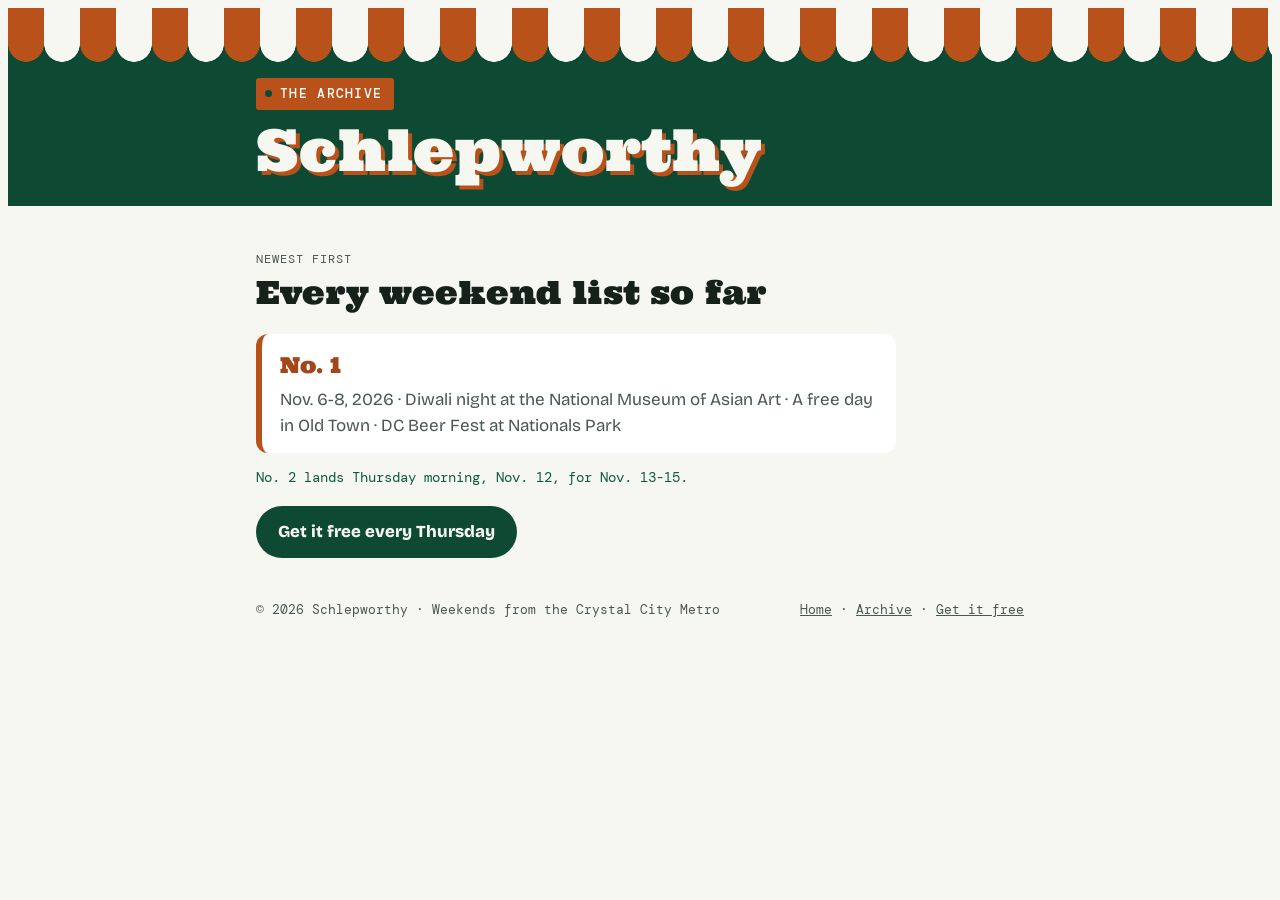
==== archive/index.html @ 54acac74 "Launch the schlepworthy.com site: home, archive, 404, sitemap, icons and share image Home and archiv" ====
<!doctype html>
<html lang="en">
<head>
<meta charset="utf-8">
<meta name="viewport" content="width=device-width, initial-scale=1">
<title>Schlepworthy archive: every weekend list so far</title>
<meta name="description" content="Every Schlepworthy issue, newest first: what was worth the schlep from the Crystal City Metro each weekend.">
<link rel="canonical" href="https://schlepworthy.com/archive/">
<meta property="og:type" content="website">
<meta property="og:site_name" content="Schlepworthy">
<meta property="og:title" content="Schlepworthy archive: every weekend list so far">
<meta property="og:description" content="Every Schlepworthy issue, newest first: what was worth the schlep from the Crystal City Metro each weekend.">
<meta property="og:url" content="https://schlepworthy.com/archive/">
<meta name="theme-color" content="#0E4A33">
<meta property="og:image" content="https://schlepworthy.com/og.png">
<meta property="og:image:width" content="1200">
<meta property="og:image:height" content="630">
<meta name="twitter:card" content="summary_large_image">
<meta name="twitter:image" content="https://schlepworthy.com/og.png">
<link rel="icon" href="/favicon.svg" type="image/svg+xml">
<link rel="apple-touch-icon" href="/apple-touch-icon.png">
<link rel="preconnect" href="https://fonts.googleapis.com">
<link rel="preconnect" href="https://fonts.gstatic.com" crossorigin>
<link rel="stylesheet" href="https://fonts.googleapis.com/css2?family=Ultra&amp;family=Bricolage+Grotesque:opsz,wght@12..96,300..800&amp;family=DM+Mono:wght@400;500&amp;display=swap">
<link rel="stylesheet" href="/assets/site.css">
</head>
<body>
<header class="cover">
  <div class="sw-awning" aria-hidden="true"></div>
  <div class="wrap site-cover site-cover--small">
    <p class="eyebrow"><span class="sign"><b>The archive</b></span></p>
    <a href="/" style="text-decoration:none"><p class="sw-masthead"><span>Schlep</span><span>worthy</span></p></a>
  </div>
</header>
<main>
  <section class="wrap section" aria-labelledby="all">
    <div class="section-head"><p class="label">Newest first</p><h1 class="section-title" id="all">Every weekend list so far</h1></div>
    <ul class="issue-list">
      <li><a href="https://schlepworthy.beehiiv.com/p/schlepworthy-no-1-nov-6-8"><b>No. 1</b><span>Nov. 6-8, 2026 &middot; Diwali night at the National Museum of Asian Art &middot; A free day in Old Town &middot; DC Beer Fest at Nationals Park</span></a></li>
    </ul>
    <p class="next-note">No. 2 lands Thursday morning, Nov. 12, for Nov. 13-15.</p>
    <p style="margin-top:18px"><a class="btn btn--ink js-sub" href="https://schlepworthy.beehiiv.com/?utm_source=website&amp;utm_medium=owned&amp;utm_campaign=archive" target="_blank" rel="noopener">Get it free every Thursday</a></p>
  </section>
</main>
<footer class="wrap site-foot">
  <span>&copy; 2026 Schlepworthy &middot; Weekends from the Crystal City Metro</span>
  <span><a href="/">Home</a> &middot; <a href="/archive/">Archive</a> &middot; <a class="js-sub" href="https://schlepworthy.beehiiv.com/?utm_source=website&amp;utm_medium=owned&amp;utm_campaign=footer" target="_blank" rel="noopener">Get it free</a></span>
</footer>
<script>
(function () {
  /* Carry a visitor's utm_* tags onto the subscribe links, so a Reddit or Instagram link to this page still credits the signup in Beehiiv. */
  try {
    var q = new URLSearchParams(window.location.search);
    if (!q.get("utm_source")) return;
    Array.prototype.forEach.call(document.querySelectorAll("a.js-sub"), function (a) {
      var u = new URL(a.href);
      ["utm_source", "utm_medium", "utm_campaign", "utm_content"].forEach(function (k) {
        var v = q.get(k);
        if (v) { u.searchParams.set(k, v); } else { u.searchParams.delete(k); }
      });
      a.href = u.toString();
    });
  } catch (e) {}
})();
</script>
</body>
</html>
---- assets/site.css ----
/* Base: the Weekend Edition chassis (tickets, routes, callouts, listings, checklist). skin.css overrides type, color and the cover for Schlepworthy. */
:root {
  --paper: #F5F6F2;
  --card: #FFFFFF;
  --ink: #1C2333;
  --ink-soft: #4B5466;
  --rule: #D9DCD3;
  --perf: rgba(28, 35, 51, 0.28);
  --gold: #F2B705;
  --gold-text: #8A6200;
  --blue: #1F6FB2;
  --red: #C8102E;
  --orange: #E8692C;
  --orange-text: #B4481A;
  --green: #3F7D4E;
  --purple: #5B3A99;
  --purple-text: #5B3A99;
  --tint-gold: #FFF2C4;
  --tint-blue: #E0ECF7;
  --tint-red: #FBE2E6;
  --tint-green: #E1EEE2;
  --tint-orange: #FDE5D8;
  --tint-purple: #ECE4F7;
  --on-color: #FFFFFF;
  --shadow: rgba(28, 35, 51, 0.12);
  --cover: #EE7A2E;
  --cover-ink: #1C2333;
  /* Sticker art always sits on white, so these stay fixed in both themes. */
  --st-paper: #FFFFFF;
  --st-ink: #1C2333;
  --st-ink-2: #3A4357;
  --st-gold: #F2B705;
  --st-glow: #FFE7A0;
  --st-orange: #E8692C;
  --st-red: #C8102E;
  --st-blue: #1F6FB2;
  --st-green: #3F7D4E;
  --st-sky: #CFE4F5;
  --st-wood: #C98B3C;
  --st-night: #2A2445;
  --st-purple: #5B3A99;
  --st-shadow: rgba(10, 14, 24, 0.22);

  --font-display: "Shrikhand", "Cooper Black", "Georgia", serif;
  --font-body: "Bricolage Grotesque", "Avenir Next", "Segoe UI", system-ui, sans-serif;
  --font-mono: "DM Mono", ui-monospace, "SFMono-Regular", Menlo, Consolas, monospace;

  --step--1: 0.8125rem;
  --step-0: 1.0625rem;
  --step-1: 1.25rem;
  --step-2: 1.5rem;
  --step-3: 2rem;
  --step-4: 2.75rem;
}
@media (prefers-color-scheme: dark) {
  :root:not([data-theme="light"]) {
    --paper: #12151D;
    --card: #1B202B;
    --ink: #EEF0F4;
    --ink-soft: #A9B0BE;
    --rule: #2C3343;
    --perf: rgba(238, 240, 244, 0.28);
    --gold: #F2C230;
    --gold-text: #F2C94C;
    --blue: #6AAEE8;
    --red: #F26B80;
    --orange: #FF8F57;
    --orange-text: #FF9B66;
    --green: #7CC08D;
    --purple: #B79BF0;
    --purple-text: #C2A9F5;
    --tint-gold: #2E2812;
    --tint-blue: #142536;
    --tint-red: #34181E;
    --tint-green: #16291B;
    --tint-orange: #36211A;
    --tint-purple: #241B36;
    --on-color: #12151D;
    --shadow: rgba(0, 0, 0, 0.38);
    --cover: #E0702A;
    color-scheme: dark;
  }
}
:root[data-theme="dark"] {
  --paper: #12151D;
  --card: #1B202B;
  --ink: #EEF0F4;
  --ink-soft: #A9B0BE;
  --rule: #2C3343;
  --perf: rgba(238, 240, 244, 0.28);
  --gold: #F2C230;
  --gold-text: #F2C94C;
  --blue: #6AAEE8;
  --red: #F26B80;
  --orange: #FF8F57;
  --orange-text: #FF9B66;
  --green: #7CC08D;
  --purple: #B79BF0;
  --purple-text: #C2A9F5;
  --tint-gold: #2E2812;
  --tint-blue: #142536;
  --tint-red: #34181E;
  --tint-green: #16291B;
  --tint-orange: #36211A;
  --tint-purple: #241B36;
  --on-color: #12151D;
  --shadow: rgba(0, 0, 0, 0.38);
  --cover: #E0702A;
  color-scheme: dark;
}

*, *::before, *::after { box-sizing: border-box; }
html { scroll-behavior: smooth; scroll-padding-top: 64px; }
body {
  background: var(--paper);
  color: var(--ink);
  font-family: var(--font-body);
  font-size: var(--step-0);
  line-height: 1.55;
  font-optical-sizing: auto;
  -webkit-font-smoothing: antialiased;
}
body::before {
  content: "";
  position: fixed;
  inset: 0 0 auto;
  height: env(safe-area-inset-top, 0px);
  z-index: 10;
  background: var(--paper);
}
a { color: inherit; }
:focus-visible { outline: 3px solid var(--blue); outline-offset: 3px; border-radius: 6px; }
h1, h2, h3, h4 { margin: 0; text-wrap: balance; }
p { margin: 0; }
ul, ol, dl { margin: 0; }

.wrap {
  width: 100%;
  max-width: 800px;
  margin-inline: auto;
  padding-left: max(16px, env(safe-area-inset-left, 0px));
  padding-right: max(16px, env(safe-area-inset-right, 0px));
}

/* SVG art */
.st-paper { fill: var(--st-paper); }
.st-ink { fill: var(--st-ink); }
.st-ink-2 { fill: var(--st-ink-2); }
.st-gold { fill: var(--st-gold); }
.st-glow { fill: var(--st-glow); }
.st-orange { fill: var(--st-orange); }
.st-red { fill: var(--st-red); }
.st-blue { fill: var(--st-blue); }
.st-green { fill: var(--st-green); }
.st-sky { fill: var(--st-sky); }
.st-wood { fill: var(--st-wood); }
.st-night { fill: var(--st-night); }
.st-purple { fill: var(--st-purple); }
.sk { fill: none; stroke: var(--st-ink); stroke-linecap: round; stroke-linejoin: round; }
.sk-paper { fill: none; stroke: var(--st-paper); stroke-linecap: round; stroke-linejoin: round; }
.sk-orange { fill: none; stroke: var(--st-orange); stroke-linecap: round; }
.sk-red { fill: none; stroke: var(--st-red); stroke-linecap: round; stroke-linejoin: round; }
.sk-green { fill: none; stroke: var(--st-green); stroke-linecap: round; stroke-linejoin: round; }
.sk-wood { fill: none; stroke: var(--st-wood); stroke-linecap: round; stroke-linejoin: round; }
.ol { fill: none; stroke: var(--st-ink); stroke-width: 2; stroke-linejoin: round; }
.edge { stroke: var(--st-ink); stroke-width: 2; stroke-linejoin: round; }
.svg-text { font-family: var(--font-mono); font-weight: 500; fill: var(--st-ink); }

/* Cover */
.cover { background: var(--cover); color: var(--cover-ink); }
.cover__inner { padding-block: 26px 30px; display: grid; gap: 22px; }
.eyebrow {
  font-family: var(--font-mono);
  font-size: var(--step--1);
  letter-spacing: 0.06em;
  text-transform: uppercase;
}
.masthead {
  font-family: var(--font-display);
  font-weight: 400;
  font-size: clamp(3rem, 14vw, 6.5rem);
  line-height: 0.95;
}
.masthead span { display: block; }
.cover__tags { display: flex; flex-wrap: wrap; align-items: center; gap: 10px 12px; margin-top: 14px; }
.stamp {
  display: inline-block;
  padding: 4px 11px;
  border: 2.5px solid var(--st-purple);
  border-radius: 6px;
  background: var(--st-paper);
  color: var(--st-purple);
  font-family: var(--font-mono);
  font-weight: 500;
  font-size: var(--step--1);
  letter-spacing: 0.14em;
  text-transform: uppercase;
  transform: rotate(-6deg);
}
.kicker-pt {
  display: inline-block;
  padding: 4px 12px;
  border-radius: 999px;
  background: var(--st-paper);
  color: var(--st-ink);
  font-weight: 700;
  font-size: var(--step--1);
  letter-spacing: 0.14em;
  text-transform: uppercase;
  transform: rotate(2deg);
}
.cover__stickers { display: flex; flex-wrap: wrap; gap: 14px; }
.sticker {
  width: 78px;
  height: 78px;
  border-radius: 50%;
  background: var(--st-paper);
  display: grid;
  place-items: center;
  box-shadow: 0 0 0 4px var(--st-paper), 0 8px 18px var(--st-shadow);
  transform: rotate(var(--tilt, 0deg));
  animation: settle 700ms cubic-bezier(0.2, 0.9, 0.3, 1.3) both;
  animation-delay: var(--delay, 0ms);
}
.sticker svg { width: 62px; height: 62px; }
@keyframes settle {
  from { transform: rotate(calc(var(--tilt, 0deg) - 14deg)) scale(0.88); }
  to { transform: rotate(var(--tilt, 0deg)) scale(1); }
}
.coverlines { list-style: none; padding: 0; display: grid; gap: 10px; max-width: 36ch; }
.coverlines li { display: flex; gap: 10px; align-items: baseline; }
.coverlines li::before { content: "→"; font-family: var(--font-mono); font-weight: 500; }
.coverlines a {
  font-weight: 750;
  font-size: var(--step-1);
  line-height: 1.3;
  text-decoration: underline;
  text-decoration-thickness: 2px;
  text-underline-offset: 4px;
}
.forecast { display: grid; grid-template-columns: repeat(3, minmax(0, 1fr)); gap: 8px; }
.wx {
  background: var(--st-paper);
  color: var(--st-ink);
  border-radius: 14px;
  padding: 10px 12px;
  display: grid;
  gap: 2px;
  justify-items: start;
  align-content: start;
}
.wx svg { width: 26px; height: 26px; }
.wx__day { font-family: var(--font-mono); font-size: 0.75rem; letter-spacing: 0.08em; text-transform: uppercase; }
.wx__temps { font-weight: 800; font-size: var(--step-1); line-height: 1.2; font-variant-numeric: tabular-nums; }
.wx__temps small { font-weight: 500; font-size: 0.8em; color: var(--st-ink-2); }
.wx__note { font-size: 0.8125rem; line-height: 1.3; color: var(--st-ink-2); }
.forecast__note { grid-column: 1 / -1; font-family: var(--font-mono); font-size: var(--step--1); }

@media (min-width: 720px) {
  .cover__inner {
    grid-template-columns: minmax(0, 1.25fr) minmax(0, 1fr);
    grid-template-areas: "eyebrow eyebrow" "title stickers" "lines forecast";
    column-gap: 36px;
    row-gap: 26px;
    padding-block: 34px 38px;
  }
  .eyebrow { grid-area: eyebrow; }
  .cover__title { grid-area: title; }
  .cover__stickers {
    grid-area: stickers;
    align-self: center;
    justify-self: end;
    display: grid;
    grid-template-columns: repeat(2, 78px);
    gap: 16px 20px;
  }
  .cover__stickers .sticker:nth-child(even) { margin-top: 18px; }
  .coverlines { grid-area: lines; }
  .forecast { grid-area: forecast; align-self: end; }
}

/* Contents bar */
.toc {
  position: sticky;
  top: env(safe-area-inset-top, 0px);
  z-index: 5;
  background: var(--paper);
  border-bottom: 1px solid var(--rule);
}
.toc__list {
  list-style: none;
  padding: 10px 0;
  display: flex;
  gap: 8px;
  overflow-x: auto;
  scrollbar-width: none;
}
.toc__list::-webkit-scrollbar { display: none; }
.toc a {
  display: inline-flex;
  align-items: center;
  gap: 7px;
  padding: 7px 14px;
  border-radius: 999px;
  border: 1.5px solid var(--rule);
  background: var(--card);
  font-weight: 700;
  font-size: 0.9rem;
  text-decoration: none;
  white-space: nowrap;
  transition: border-color 140ms ease;
}
.toc a:hover { border-color: var(--ink); }
.dot { display: inline-block; width: 10px; height: 10px; border-radius: 50%; background: var(--c, var(--ink)); flex: none; }

/* Sections */
.section { padding-block: 44px 8px; }
.section-head { display: grid; gap: 6px; margin-bottom: 24px; }
.kicker {
  font-family: var(--font-mono);
  font-size: var(--step--1);
  letter-spacing: 0.06em;
  text-transform: uppercase;
  color: var(--ink-soft);
}
.section-title { font-weight: 800; font-size: var(--step-3); line-height: 1.1; letter-spacing: -0.01em; }
.day-title {
  font-family: var(--font-display);
  font-weight: 400;
  font-size: var(--step-4);
  line-height: 1;
  color: var(--c, var(--ink));
}
.title-row { display: flex; align-items: center; flex-wrap: wrap; gap: 6px 14px; }
.pt-day {
  display: inline-block;
  padding: 3px 12px;
  border-radius: 999px;
  border: 1.5px solid var(--rule);
  background: var(--card);
  color: var(--ink-soft);
  font-weight: 700;
  font-size: var(--step--1);
  letter-spacing: 0.06em;
  transform: rotate(-3deg);
}
.dek { font-size: var(--step-1); line-height: 1.45; max-width: 46ch; }
.label {
  font-family: var(--font-mono);
  font-size: 0.75rem;
  letter-spacing: 0.08em;
  text-transform: uppercase;
  color: var(--ink-soft);
}

/* Editor's note */
.ednote {
  display: grid;
  gap: 8px;
  padding: 18px 20px;
  border-radius: 18px;
  border: 1.5px dashed var(--perf);
  background: var(--card);
  margin-bottom: 26px;
}
.ednote p:last-child { color: var(--ink-soft); }

/* Energy-sorted tickets */
.glance { display: grid; gap: 16px; grid-template-columns: repeat(auto-fit, minmax(min(100%, 230px), 1fr)); }
.ticket {
  position: relative;
  display: grid;
  gap: 6px;
  align-content: start;
  grid-template-rows: auto auto auto 1fr auto;
  padding: 16px 20px 14px;
  border-radius: 16px;
  background: var(--t, var(--tint-gold));
  color: var(--ink);
  text-decoration: none;
  transition: transform 160ms ease;
}
.ticket:hover { transform: translateY(-2px); }
.ticket::before,
.ticket::after {
  content: "";
  position: absolute;
  bottom: 37px;
  width: 18px;
  height: 18px;
  border-radius: 50%;
  background: var(--paper);
}
.ticket::before { left: -9px; }
.ticket::after { right: -9px; }
.ticket__when { font-family: var(--font-mono); font-size: 0.75rem; letter-spacing: 0.06em; text-transform: uppercase; color: var(--ink-soft); }
.ticket__title { font-weight: 800; font-size: var(--step-2); line-height: 1.12; }
.ticket__note { color: var(--ink-soft); }
.ticket__stub {
  margin-top: auto;
  padding-top: 10px;
  border-top: 2px dashed var(--perf);
  font-family: var(--font-mono);
  font-weight: 500;
  font-size: 0.9rem;
  line-height: 22px;
}

.energy {
  display: inline-flex;
  align-items: center;
  gap: 10px;
  font-family: var(--font-mono);
  font-size: 0.75rem;
  letter-spacing: 0.06em;
  text-transform: uppercase;
  color: var(--ink-soft);
}
.energy__bars {
  position: relative;
  display: inline-grid;
  grid-template-columns: repeat(4, 7px);
  gap: 2px;
  padding: 2px;
  border: 2px solid var(--ink);
  border-radius: 5px;
}
.energy__bars::after {
  content: "";
  position: absolute;
  right: -6px;
  top: 50%;
  width: 3px;
  height: 7px;
  transform: translateY(-50%);
  border-radius: 0 2px 2px 0;
  background: var(--ink);
}
.energy__bars i { display: block; height: 11px; border-radius: 1.5px; background: transparent; }
.energy__bars[data-level="1"] i:nth-child(-n+1),
.energy__bars[data-level="2"] i:nth-child(-n+2),
.energy__bars[data-level="3"] i:nth-child(-n+3),
.energy__bars[data-level="4"] i:nth-child(-n+4) { background: var(--green); }

/* Features */
.feature { position: relative; display: grid; gap: 18px; padding-block: 8px 34px; }
.feature + .feature:not(.feature--box) { border-top: 1px solid var(--rule); padding-top: 34px; }
.feature__top { display: flex; align-items: center; gap: 14px; }
.feature__top > div { flex: 1; min-width: 0; display: grid; gap: 4px; }
.spot {
  flex: none;
  width: 64px;
  height: 64px;
  border-radius: 50%;
  background: var(--st-paper);
  display: grid;
  place-items: center;
  box-shadow: 0 0 0 3px var(--st-paper), 0 6px 14px var(--shadow);
  transform: rotate(-6deg);
}
.spot svg { width: 52px; height: 52px; }
.feature__title {
  font-weight: 800;
  font-size: clamp(1.55rem, 6vw, 2.1rem);
  line-height: 1.06;
  letter-spacing: -0.015em;
}
.pick {
  flex: none;
  width: 76px;
  height: 76px;
  border-radius: 50%;
  display: grid;
  place-items: center;
  text-align: center;
  font-family: var(--font-display);
  font-size: 0.82rem;
  line-height: 1.05;
  background: var(--orange);
  color: var(--cover-ink);
  transform: rotate(10deg);
  box-shadow: 0 0 0 3px var(--st-paper), 0 6px 14px var(--shadow);
}
.feature__dek { font-size: var(--step-1); line-height: 1.45; max-width: 48ch; }
.feature__body { display: grid; gap: 26px; }
@media (min-width: 720px) {
  .feature__body { grid-template-columns: minmax(0, 1.4fr) minmax(0, 1fr); align-items: start; }
}
.feature--box {
  background: var(--tint-purple);
  border-radius: 22px;
  padding: 24px 22px 26px;
  margin-block: 8px 12px;
}
.feature--box + .feature { border-top: 0; padding-top: 22px; }

/* Transit-line itineraries */
.route { list-style: none; padding: 0; position: relative; display: grid; gap: 18px; min-width: 0; }
.route::before {
  content: "";
  position: absolute;
  left: 9px;
  top: 12px;
  bottom: 12px;
  width: 6px;
  border-radius: 3px;
  background: var(--line);
}
.route--gold { --line: var(--gold); }
.route--green { --line: var(--green); }
.route--orange { --line: var(--orange); }
.route--blue { --line: var(--blue); }
.route--red { --line: var(--red); }
.route--purple { --line: var(--purple); }
.stop { position: relative; padding-left: 40px; display: grid; gap: 2px; min-width: 0; }
.stop::before {
  content: "";
  position: absolute;
  left: 0;
  top: 2px;
  width: 24px;
  height: 24px;
  border-radius: 50%;
  background: var(--paper);
  border: 5px solid var(--line);
}
.stop--end::before { background: var(--line); }
.stop__when { font-family: var(--font-mono); font-size: 0.8125rem; color: var(--ink-soft); font-variant-numeric: tabular-nums; }
.stop__what { font-weight: 750; font-size: var(--step-1); line-height: 1.25; }
.stop__more { color: var(--ink-soft); }

/* Marquee */
.marquee-wrap { filter: drop-shadow(0 5px 12px var(--shadow)); min-width: 0; }
.marquee {
  background: var(--card);
  border-radius: 16px;
  padding: 18px 18px 16px;
  display: grid;
  gap: 10px;
}
.marquee__title { font-weight: 800; font-size: var(--step-1); display: flex; align-items: center; gap: 8px; }
.marquee__title::before {
  content: "";
  width: 10px;
  height: 10px;
  border-radius: 50%;
  background: var(--orange);
  box-shadow: 14px 0 0 var(--purple), 28px 0 0 var(--gold);
  margin-right: 30px;
}
.shows { list-style: none; padding: 0; display: grid; }
.show {
  display: grid;
  grid-template-columns: minmax(0, 1fr) auto;
  column-gap: 12px;
  padding-block: 8px;
  border-bottom: 1px dotted var(--rule);
}
.show:last-child { border-bottom: 0; }
.show__title { font-weight: 750; line-height: 1.25; }
.show__meta { grid-column: 1; font-family: var(--font-mono); font-size: 0.75rem; color: var(--ink-soft); }
.show__times {
  grid-column: 2;
  grid-row: 1 / span 2;
  align-self: center;
  text-align: right;
  font-family: var(--font-mono);
  font-size: 0.875rem;
  font-weight: 500;
  font-variant-numeric: tabular-nums;
}
.marquee__note { font-size: 0.8125rem; color: var(--ink-soft); }

/* Facts and add-ons */
.facts { display: grid; gap: 12px; }
.facts div { display: grid; grid-template-columns: 8rem minmax(0, 1fr); gap: 12px; }
.facts dt {
  font-family: var(--font-mono);
  font-size: 0.8125rem;
  letter-spacing: 0.05em;
  text-transform: uppercase;
  color: var(--ink-soft);
  padding-top: 3px;
}
.facts dd { margin: 0; }
@media (max-width: 460px) {
  .facts div { grid-template-columns: 1fr; gap: 2px; }
}
@media (min-width: 720px) {
  .feature__body .facts div { grid-template-columns: 1fr; gap: 2px; }
}
.addon {
  display: grid;
  gap: 6px;
  padding: 14px 16px;
  border-radius: 14px;
  background: var(--card);
}
.addon--alert { background: var(--tint-orange); }
.stack { display: grid; gap: 14px; align-content: start; min-width: 0; }
.addon--pt { background: var(--tint-gold); }

/* Fine print */
.fine { border-top: 1px dashed var(--perf); padding-top: 12px; }
.fine summary {
  cursor: pointer;
  list-style: none;
  display: inline-flex;
  align-items: center;
  gap: 10px;
  font-weight: 750;
}
.fine summary::-webkit-details-marker { display: none; }
.fine summary::before {
  content: "+";
  display: inline-grid;
  place-items: center;
  width: 24px;
  height: 24px;
  border-radius: 50%;
  background: var(--ink);
  color: var(--paper);
  font-family: var(--font-mono);
  font-size: 1rem;
  line-height: 1;
}
.fine[open] summary::before { content: "\2212"; }
.fine ul { margin-top: 10px; padding-left: 1.2em; display: grid; gap: 7px; color: var(--ink-soft); }

/* Link chips */
.chips { list-style: none; padding: 0; display: flex; flex-wrap: wrap; gap: 8px; }
.chip {
  display: inline-flex;
  align-items: center;
  gap: 6px;
  padding: 7px 13px;
  border-radius: 999px;
  border: 1.5px solid var(--rule);
  background: var(--card);
  color: var(--ink);
  font-weight: 650;
  font-size: 0.875rem;
  text-decoration: none;
  transition: border-color 140ms ease, transform 140ms ease;
}
.chip:hover { border-color: var(--ink); transform: translateY(-1px); }
.chip::after { content: "↗"; font-family: var(--font-mono); font-size: 0.8em; color: var(--ink-soft); }

/* Swaps */
.alts { display: grid; gap: 14px; grid-template-columns: repeat(auto-fit, minmax(min(100%, 220px), 1fr)); margin-bottom: 8px; }
.alt {
  display: grid;
  gap: 6px;
  align-content: start;
  padding: 16px 18px;
  border-radius: 16px;
  border: 1.5px solid var(--rule);
  background: var(--card);
}
.alt h4 { font-weight: 800; font-size: var(--step-1); line-height: 1.2; }
.alt__meta { font-family: var(--font-mono); font-size: 0.8125rem; color: var(--ink-soft); }
.alt .chip { justify-self: start; margin-top: 4px; }

.swaps { display: grid; gap: 12px; padding-block: 0 34px; }
.swaps + .feature { border-top: 1px solid var(--rule); padding-top: 34px; }

/* Callouts */
.callout {
  display: grid;
  gap: 12px;
  align-content: start;
  padding: 18px;
  border-radius: 18px;
  background: var(--tint-blue);
  min-width: 0;
}
.callout--purple { background: var(--tint-purple); }
.callout--gold { background: var(--tint-gold); }
.callout h4 { display: flex; align-items: center; gap: 10px; font-weight: 800; font-size: var(--step-1); }
.callout h4 svg { width: 32px; height: 32px; flex: none; }
.closures { list-style: none; padding: 0; display: grid; gap: 12px; }
.closures li { display: grid; gap: 2px; }
.closures .hrs { font-family: var(--font-mono); font-size: 0.8125rem; font-weight: 500; }
.callout__note { font-size: 0.9rem; color: var(--ink-soft); }

/* Listings */
.groups { display: grid; gap: 34px; }
.group__title { display: flex; align-items: center; gap: 10px; font-weight: 800; font-size: var(--step-2); margin-bottom: 6px; }
.group__title .dot { width: 14px; height: 14px; }
.group__dek { color: var(--ink-soft); margin-bottom: 6px; max-width: 60ch; }
.listing {
  list-style: none;
  padding: 0;
  display: grid;
  column-gap: 28px;
  grid-template-columns: repeat(auto-fill, minmax(min(100%, 320px), 1fr));
}
.item { display: grid; gap: 3px; align-content: start; padding-block: 13px; border-top: 1px dotted var(--rule); min-width: 0; }
.item__name { font-weight: 800; font-size: 1.0625rem; line-height: 1.3; text-decoration: none; }
a.item__name:hover { text-decoration: underline; }
a.item__name::after { content: " ↗"; font-family: var(--font-mono); font-size: 0.8em; color: var(--ink-soft); }
.item__meta { font-family: var(--font-mono); font-size: 0.8125rem; color: var(--ink-soft); font-variant-numeric: tabular-nums; }
.item p:last-child { font-size: 0.975rem; }
.tag {
  display: inline-block;
  margin-left: 6px;
  padding: 1px 8px;
  border-radius: 999px;
  background: var(--tint-orange);
  color: var(--orange-text);
  font-family: var(--font-mono);
  font-size: 0.6875rem;
  font-weight: 500;
  letter-spacing: 0.05em;
  text-transform: uppercase;
  vertical-align: 2px;
}
.tag--hold { background: var(--tint-purple); color: var(--purple-text); }
.tag--chain { background: var(--tint-blue); color: var(--blue); }

/* Checklist */
.checklist-card {
  display: grid;
  gap: 22px;
  padding: 22px 20px;
  border-radius: 20px;
  background: var(--tint-green);
}
@media (min-width: 720px) {
  .checklist-card { grid-template-columns: repeat(2, minmax(0, 1fr)); column-gap: 32px; }
}
.check-group { display: grid; gap: 10px; align-content: start; }
.check-group h3 { font-weight: 800; font-size: var(--step-1); }
.checks { list-style: none; padding: 0; display: grid; gap: 10px; }
.checks li { position: relative; }
.sr {
  position: absolute;
  width: 1px;
  height: 1px;
  margin: -1px;
  padding: 0;
  overflow: hidden;
  clip: rect(0 0 0 0);
  white-space: nowrap;
  border: 0;
}
.checks label { display: flex; align-items: flex-start; gap: 12px; cursor: pointer; }
.box {
  flex: none;
  width: 24px;
  height: 24px;
  margin-top: 1px;
  border-radius: 7px;
  border: 2px solid var(--ink);
  background: var(--card);
  display: grid;
  place-items: center;
  transition: background 120ms ease, border-color 120ms ease;
}
.box::after {
  content: "";
  width: 6px;
  height: 11px;
  border: solid transparent;
  border-width: 0 3px 3px 0;
  transform: translateY(-1px) rotate(45deg);
}
.checks input:checked + label .box { background: var(--green); border-color: var(--green); }
.checks input:checked + label .box::after { border-color: var(--on-color); }
.checks input:checked + label .txt { text-decoration: line-through; color: var(--ink-soft); }
.checks input:focus-visible + label .box { outline: 3px solid var(--blue); outline-offset: 2px; }

/* Colophon */
.colophon { padding-block: 36px 56px; display: grid; gap: 10px; color: var(--ink-soft); font-size: 0.95rem; }
.bye { font-family: var(--font-display); font-size: var(--step-3); line-height: 1.05; color: var(--orange-text); }

@media (prefers-reduced-motion: reduce) {
  html { scroll-behavior: auto; }
  .sticker { animation: none; }
  .ticket, .chip { transition: none; }
}

/* ===== Schlepworthy skin, issue 2 on: the Weekend Edition chassis in deli colors ===== */
/* Layout: a deli counter for your weekend. Striped awning over a deep-green cover with the hand-painted masthead and the dictionary entry, code-drawn stickers, cover lines and three forecast cards; a sticky section nav; counter-stub tickets with the little schlepper meter and a crowd filter; then day spreads with a spot icon per pick, dot-and-line routes and callouts; the Blue Plate receipt sits low; take-a-number signup on the back page. */
:root {
  --font-display: "Ultra", "Rockwell Extra Bold", "Rockwell", Georgia, serif;
  --paper: #F7F7F2;
  --card: #FFFFFF;
  --ink: #16211B;
  --ink-soft: #4B5750;
  --rule: #D8D9CF;
  --perf: rgba(22, 33, 27, 0.28);
  --awning: #0E4A33;
  --awning-ink: #F7F7F2;
  --awning-text: #0E5A3D;
  --tomato: #B8521A;
  --tomato-text: #A3471A;
  --on-tomato: #FFFFFF;
  --mustard: #E3A812;
  --rye: #ECEADF;
  --polaroid: #FFFFFF;
  --tape: rgba(227, 168, 18, 0.55);
  --cover: var(--awning);
  --cover-ink: var(--awning-ink);
  /* chassis accents remapped to the deli palette */
  --gold: #E3A812;
  --gold-text: #7A5800;
  --orange: #B8521A;
  --orange-text: #A3471A;
  --green: #0E4A33;
  --blue: #2B6B78;
  --purple: #6B4A2E;
  --purple-text: #6B4A2E;
  --red: #B8521A;
  --tint-gold: #FBF0CF;
  --tint-orange: #F6E2D4;
  --tint-green: #DDEBE3;
  --tint-blue: #DDECEE;
  --tint-red: #F6E2D4;
  --tint-purple: #ECEADF;
  --st-orange: #B8521A;
  --st-gold: #E3A812;
  --st-green: #2F7A55;
  --st-blue: #2B6B78;
  --st-red: #B8521A;
  --st-purple: #6B4A2E;
  --st-ink: #16211B;
  --st-ink-2: #3E4A43;
}
@media (prefers-color-scheme: dark) {
  :root:not([data-theme="light"]) {
    --paper: #101512; --card: #18201B; --ink: #EDEFEA; --ink-soft: #A6AFA9; --rule: #2A332D; --perf: rgba(237, 239, 234, 0.28);
    --awning: #0B3B29; --awning-ink: #F1EFE7; --awning-text: #73C9A0;
    --tomato: #F08A4B; --tomato-text: #FFA36B; --on-tomato: #1B0A0B; --mustard: #E8B32A; --rye: #1F2822;
    --gold: #E8B32A; --gold-text: #F2C94C; --orange: #F08A4B; --orange-text: #FFA36B; --green: #73C9A0; --blue: #7FC3CF; --purple: #D2A37A; --purple-text: #D9B08A; --red: #F08A4B;
    --tint-gold: #2C2612; --tint-orange: #33211A; --tint-green: #15281F; --tint-blue: #142A2E; --tint-red: #33211A; --tint-purple: #1F2822;
    --cover: #0B3B29; --cover-ink: #F1EFE7;
    color-scheme: dark;
  }
}
:root[data-theme="dark"] {
  --paper: #101512; --card: #18201B; --ink: #EDEFEA; --ink-soft: #A6AFA9; --rule: #2A332D; --perf: rgba(237, 239, 234, 0.28);
  --awning: #0B3B29; --awning-ink: #F1EFE7; --awning-text: #73C9A0;
  --tomato: #F08A4B; --tomato-text: #FFA36B; --on-tomato: #1B0A0B; --mustard: #E8B32A; --rye: #1F2822;
  --gold: #E8B32A; --gold-text: #F2C94C; --orange: #F08A4B; --orange-text: #FFA36B; --green: #73C9A0; --blue: #7FC3CF; --purple: #D2A37A; --purple-text: #D9B08A; --red: #F08A4B;
  --tint-gold: #2C2612; --tint-orange: #33211A; --tint-green: #15281F; --tint-blue: #142A2E; --tint-red: #33211A; --tint-purple: #1F2822;
  --cover: #0B3B29; --cover-ink: #F1EFE7;
  color-scheme: dark;
}

/* Awning */
.sw-awning {
  height: 54px;
  background:
    radial-gradient(circle at 18px 0, var(--tomato) 17.5px, transparent 18px) 0 36px / 72px 18px repeat-x,
    radial-gradient(circle at 18px 0, var(--paper) 17.5px, transparent 18px) 36px 36px / 72px 18px repeat-x,
    linear-gradient(90deg, var(--tomato) 0 50%, var(--paper) 50% 100%) 0 0 / 72px 36px repeat-x;
}
.cover { background: var(--awning); color: var(--awning-ink); }

/* Deli tag (eyebrow and day tags) */
.sign {
  display: inline-flex;
  align-items: center;
  flex-wrap: wrap;
  gap: 6px 10px;
  width: fit-content;
  max-width: 100%;
  padding: 6px 12px 6px 24px;
  position: relative;
  background: var(--tomato);
  color: var(--on-tomato);
  border-radius: 3px;
  font-family: var(--font-mono);
  font-weight: 500;
  font-size: var(--step--1);
  letter-spacing: 0.1em;
  text-transform: uppercase;
}
.sign::before {
  content: "";
  position: absolute;
  left: 9px;
  top: 12px;
  width: 7px;
  height: 7px;
  border-radius: 50%;
  background: var(--awning);
}
.sign b { font-weight: 500; }
.sign i { font-style: normal; opacity: 0.65; }

/* Masthead and the dictionary entry */
.sw-masthead {
  font-family: var(--font-display);
  font-weight: 400;
  font-size: clamp(3rem, 14vw, 5.6rem);
  line-height: 0.92;
  color: var(--awning-ink);
  text-shadow: 4px 4px 0 var(--tomato);
  padding-bottom: 0.12em;
}
.sw-masthead span { display: block; }
.sw-def {
  margin-top: 14px;
  display: grid;
  gap: 8px;
  max-width: 40ch;
  padding: 12px 16px;
  background: var(--paper);
  color: var(--ink);
  border-radius: 4px;
  border-left: 6px solid var(--tomato);
  box-shadow: 0 8px 20px rgba(0, 0, 0, 0.25);
}
.sw-def div { display: grid; gap: 1px; }
.sw-def dt { font-size: 1rem; }
.sw-def dt b { font-weight: 800; }
.sw-def dt i, .sw-def dd i { color: var(--ink-soft); }
.sw-def__say { font-family: var(--font-mono); font-size: 0.85rem; color: var(--ink-soft); }
.sw-def dd { margin: 0; font-size: 0.95rem; line-height: 1.4; }
.sw-tagline { margin-top: 14px; font-size: var(--step-1); line-height: 1.4; max-width: 32ch; }
.cover .coverlines a { color: var(--awning-ink); text-decoration-color: var(--mustard); }
.cover .coverlines li::before { color: var(--mustard); }
.cover .forecast__note { color: var(--awning-ink); opacity: 0.9; }
.wx--tbd .wx__temps { font-size: 1rem; color: var(--st-ink-2); }

/* Day titles in Ultra */
.day-title { font-family: var(--font-display); font-weight: 400; letter-spacing: 0.005em; }
.section-title { font-family: var(--font-display); font-weight: 400; letter-spacing: 0.005em; }

/* Editor's pick: the badge Lu asked to keep */
.pick {
  background: var(--tomato);
  color: var(--on-tomato);
  font-family: var(--font-display);
  box-shadow: 0 0 0 3px var(--paper), 0 6px 14px var(--shadow);
}
.onething {
  display: grid;
  gap: 10px;
  margin-bottom: 26px;
  padding: 18px 20px;
  border-radius: 18px;
  background: var(--awning);
  color: var(--awning-ink);
  box-shadow: 6px 6px 0 var(--tomato);
}
.onething .label { color: var(--mustard); }
.onething__title { font-family: var(--font-display); font-weight: 400; font-size: clamp(1.45rem, 5.5vw, 2rem); line-height: 1.08; }
.onething__title a { color: inherit; text-decoration: underline; text-decoration-color: var(--mustard); text-decoration-thickness: 3px; text-underline-offset: 5px; }
.onething p:last-child { opacity: 0.92; }
.ticket__pick {
  justify-self: start;
  padding: 2px 9px;
  border-radius: 999px;
  background: var(--tomato);
  color: var(--on-tomato);
  font-family: var(--font-mono);
  font-size: 0.68rem;
  font-weight: 500;
  letter-spacing: 0.1em;
  text-transform: uppercase;
}

/* Little schleppers: one more per level of schlep (replaces the energy bars) */
.schleppers { display: inline-flex; align-items: flex-end; gap: 1px; }
.schleppers svg { width: 16px; height: 20px; color: var(--ink-soft); opacity: 0.28; }
.schleppers[data-level="0"] svg:nth-child(-n+1),
.schleppers[data-level="1"] svg:nth-child(-n+2),
.schleppers[data-level="2"] svg:nth-child(-n+3),
.schleppers[data-level="3"] svg:nth-child(-n+4) { color: var(--tomato); opacity: 1; }
.label .schleppers svg { width: 13px; height: 16px; }
.label .schleppers { margin-right: 6px; vertical-align: -3px; }

/* Crowd filter */
.crowdbar { display: grid; gap: 10px; margin-bottom: 22px; }
.crowds { display: flex; flex-wrap: wrap; gap: 8px; }
.crowd {
  display: inline-flex;
  align-items: center;
  gap: 6px;
  padding: 7px 13px;
  border-radius: 999px;
  border: 1.5px solid var(--rule);
  background: var(--card);
  color: var(--ink);
  font: inherit;
  font-weight: 650;
  font-size: 0.9rem;
  cursor: pointer;
}
.crowd:hover { border-color: var(--ink); }
.crowd[aria-pressed="true"] { background: var(--tomato); border-color: var(--tomato); color: var(--on-tomato); }
.crowd__n { font-family: var(--font-mono); font-size: 0.75rem; opacity: 0.75; }
.crowd-note { font-size: 0.9rem; color: var(--ink-soft); }

/* Rubber-stamp verdict */
.stamp {
  display: inline-block;
  border: 3px double var(--tomato-text);
  background: transparent;
  color: var(--tomato-text);
  border-radius: 4px;
  padding: 3px 10px;
  font-family: var(--font-mono);
  font-weight: 500;
  font-size: var(--step--1);
  letter-spacing: 0.16em;
  text-transform: uppercase;
  transform: rotate(-4deg);
  box-shadow: none;
}

/* My pick polaroid */
.pickwrap { display: grid; gap: 22px; align-items: center; }
@media (min-width: 720px) { .pickwrap { grid-template-columns: minmax(0, 300px) minmax(0, 1fr); gap: 40px; } }
.polaroid {
  position: relative;
  margin: 10px auto 0;
  width: min(100%, 300px);
  padding: 14px 14px 18px;
  background: var(--polaroid);
  box-shadow: 0 14px 30px var(--shadow), 0 2px 4px var(--shadow);
  transform: rotate(-2.5deg);
}
.polaroid::before, .polaroid::after { content: ""; position: absolute; top: -10px; width: 78px; height: 22px; background: var(--tape); }
.polaroid::before { left: 18px; transform: rotate(-8deg); }
.polaroid::after { right: 18px; transform: rotate(7deg); }
.polaroid__photo {
  aspect-ratio: 1 / 1;
  display: grid;
  place-items: center;
  text-align: center;
  padding: 16px;
  background: repeating-linear-gradient(135deg, #E9E4D6 0 12px, #E2DCCB 12px 24px);
  color: #4B5466;
  font-family: var(--font-mono);
  font-size: 0.8rem;
  letter-spacing: 0.06em;
  text-transform: uppercase;
}
.polaroid figcaption { margin-top: 12px; font-family: var(--font-display); font-size: 1rem; color: #16211B; text-align: center; }

/* Blue Plate Special receipt */
.economy {
  display: grid;
  gap: 14px;
  max-width: 640px;
  padding: 22px 24px;
  border-radius: 18px;
  background: var(--card);
  border: 2px solid var(--ink);
  box-shadow: 7px 7px 0 var(--tomato);
}
.economy__title { font-family: var(--font-display); font-weight: 400; font-size: clamp(1.6rem, 6vw, 2.3rem); line-height: 1.05; }
.economy__dek { color: var(--ink-soft); }
.fare { list-style: none; padding: 0; margin: 0; display: grid; }
.fare li { display: grid; grid-template-columns: 2.6rem minmax(0, 1fr) auto; gap: 10px; align-items: baseline; padding: 9px 0; border-bottom: 1px dotted var(--rule); }
.fare__day { font-family: var(--font-mono); font-size: 0.75rem; letter-spacing: 0.08em; text-transform: uppercase; color: var(--ink-soft); }
.fare__what { min-width: 0; }
.fare__what small { display: block; color: var(--ink-soft); font-size: 0.85rem; }
.fare__amt { font-family: var(--font-mono); font-variant-numeric: tabular-nums; text-align: right; white-space: nowrap; }
.fare__total { display: flex; justify-content: space-between; align-items: baseline; gap: 12px; padding-top: 10px; border-top: 2px solid var(--ink); font-weight: 800; font-size: var(--step-1); }
.fare__total span:last-child { font-family: var(--font-mono); font-variant-numeric: tabular-nums; font-size: var(--step-2); color: var(--tomato-text); }
.fare__sum { margin-top: -6px; text-align: right; font-family: var(--font-mono); font-size: 0.8rem; color: var(--ink-soft); font-variant-numeric: tabular-nums; }
.economy__note { font-size: 0.9rem; color: var(--ink-soft); }

/* Getting around, sponsor slot, take a number */
.notes { list-style: none; padding: 0; display: grid; gap: 12px; }
.notes li { display: grid; gap: 2px; }
.notes strong { font-weight: 750; }
.callout--green { background: var(--tint-green); }
.callout--blue { background: var(--tint-blue); }
.callout--orange { background: var(--tint-orange); }
.callout .chip { justify-self: start; }
.tag-slot {
  position: relative;
  display: grid;
  gap: 8px;
  max-width: 560px;
  padding: 22px 24px 22px 64px;
  border-radius: 18px 46px 46px 18px;
  background: var(--tint-gold);
  border: 2px solid var(--mustard);
}
.tag-slot::before { content: ""; position: absolute; left: 22px; top: 50%; width: 18px; height: 18px; margin-top: -9px; border-radius: 50%; background: var(--paper); box-shadow: inset 0 0 0 3px var(--mustard); }
.tag-slot__title { font-family: var(--font-display); font-weight: 400; font-size: var(--step-2); line-height: 1.1; }
.pass { display: grid; border-radius: 18px; overflow: hidden; background: var(--card); box-shadow: 0 10px 26px var(--shadow); }
@media (min-width: 640px) { .pass { grid-template-columns: minmax(0, 1.6fr) minmax(0, 1fr); } }
.pass__main { display: grid; gap: 10px; padding: 22px 24px; border-bottom: 2px dashed var(--perf); }
@media (min-width: 640px) { .pass__main { border-bottom: 0; border-right: 2px dashed var(--perf); } }
.pass__title { font-family: var(--font-display); font-weight: 400; font-size: var(--step-3); line-height: 1; color: var(--tomato-text); }
.pass__grid { display: grid; grid-template-columns: repeat(3, minmax(0, 1fr)); gap: 10px; }
.pass__grid dt { font-family: var(--font-mono); font-size: 0.7rem; letter-spacing: 0.1em; text-transform: uppercase; color: var(--ink-soft); }
.pass__grid dd { margin: 0; font-weight: 800; }
.pass__stub { display: grid; gap: 10px; align-content: center; justify-items: center; text-align: center; padding: 22px 24px; background: var(--rye); }
.pass__stub .qr { width: 132px; height: 132px; border-radius: 6px; }
.pass__link { font-family: var(--font-mono); font-weight: 500; font-size: 0.95rem; color: var(--tomato-text); }
.ticketno { font-family: var(--font-display); font-size: clamp(3.5rem, 14vw, 5rem); line-height: 1; color: var(--tomato-text); }
.checked { font-family: var(--font-mono); font-size: 0.75rem; letter-spacing: 0.04em; color: var(--awning-text); }
.bye { color: var(--tomato-text); font-family: var(--font-display); }

@media (max-width: 520px) {
  .cover__stickers { gap: 10px; }
  .cover__stickers .sticker { width: 66px; height: 66px; }
  .cover__stickers .sticker svg { width: 52px; height: 52px; }
}

body { padding-bottom: env(safe-area-inset-bottom, 0px); }


/* ===== schlepworthy.com: home, archive and 404 (site-only rules) ===== */
.site-cover { display: grid; gap: 16px; padding-block: 22px 34px; grid-template-columns: minmax(0, 1fr); grid-template-areas: none; }
.site-cover > * { grid-area: auto; }
@media (min-width: 900px) {
  .site-cover:not(.site-cover--small) { grid-template-columns: minmax(0, 1.1fr) minmax(0, 0.9fr); grid-template-areas: "eyebrow eyebrow" "title def" "tag def" "cta def"; column-gap: 40px; align-items: start; }
  .site-cover:not(.site-cover--small) .eyebrow { grid-area: eyebrow; }
  .site-cover:not(.site-cover--small) .sw-masthead { grid-area: title; }
  .site-cover:not(.site-cover--small) .sw-def { grid-area: def; align-self: center; margin-top: 0; }
  .site-cover:not(.site-cover--small) .sw-tagline { grid-area: tag; margin-top: 0; }
  .site-cover:not(.site-cover--small) .btn { grid-area: cta; }
}
.site-cover .sw-masthead { margin: 4px 0 0; }
.site-cover--small { gap: 10px; padding-block: 16px 22px; }
.site-cover--small .sw-masthead { font-size: clamp(2.4rem, 9vw, 3.6rem); }
.site-cover--small .sw-masthead span { display: inline; }
.btn { display: inline-flex; align-items: center; justify-content: center; gap: 8px; width: fit-content; padding: 13px 22px; border-radius: 999px; background: var(--mustard); color: var(--ink); font-weight: 800; font-size: 1.05rem; text-decoration: none; box-shadow: 0 0 0 3px var(--paper), 0 8px 18px rgba(0,0,0,.25); }
.btn:hover { transform: translateY(-1px); }
.btn--ink { background: var(--awning); color: var(--awning-ink); box-shadow: none; }
.issue-card { display: grid; gap: 10px; padding: 20px 22px; border-radius: 16px; background: var(--card); color: var(--ink); text-decoration: none; box-shadow: 0 10px 26px var(--shadow, rgba(0,0,0,.12)); border-top: 8px solid var(--tomato); max-width: 640px; }
.issue-card__no { font-family: var(--font-display); font-size: var(--step-3); line-height: 1; color: var(--tomato-text); }
.issue-card__dates { font-family: var(--font-mono); font-size: 0.8rem; letter-spacing: 0.08em; text-transform: uppercase; color: var(--ink-soft); }
.issue-card__lines { margin: 0; padding: 0; list-style: none; display: grid; gap: 6px; }
.issue-card__lines li { display: flex; gap: 10px; }
.issue-card__lines li::before { content: "\2192"; font-family: var(--font-mono); color: var(--tomato-text); }
.issue-card__go { font-family: var(--font-mono); font-weight: 500; color: var(--tomato-text); }
.next-note { margin-top: 14px; font-family: var(--font-mono); font-size: 0.85rem; color: var(--awning-text); }
.issue-list { margin: 0; padding: 0; list-style: none; display: grid; gap: 14px; max-width: 640px; }
.issue-list a { display: grid; gap: 4px; padding: 14px 18px; border-radius: 12px; background: var(--card); text-decoration: none; color: var(--ink); border-left: 6px solid var(--tomato); }
.issue-list b { font-family: var(--font-display); font-weight: 400; font-size: 1.4rem; color: var(--tomato-text); }
.issue-list span { color: var(--ink-soft); }
.about p { max-width: 60ch; }
.sponsor-line { margin-top: 10px; padding: 10px 14px; border: 2px dashed var(--perf); border-radius: 10px; width: fit-content; font-family: var(--font-mono); font-size: 0.9rem; }
.site-foot { display: flex; flex-wrap: wrap; gap: 10px 18px; justify-content: space-between; padding-block: 34px 40px; font-family: var(--font-mono); font-size: 0.8rem; color: var(--ink-soft); }
.site-foot a { color: inherit; }
.lost { display: grid; gap: 14px; padding-block: 40px 20px; }
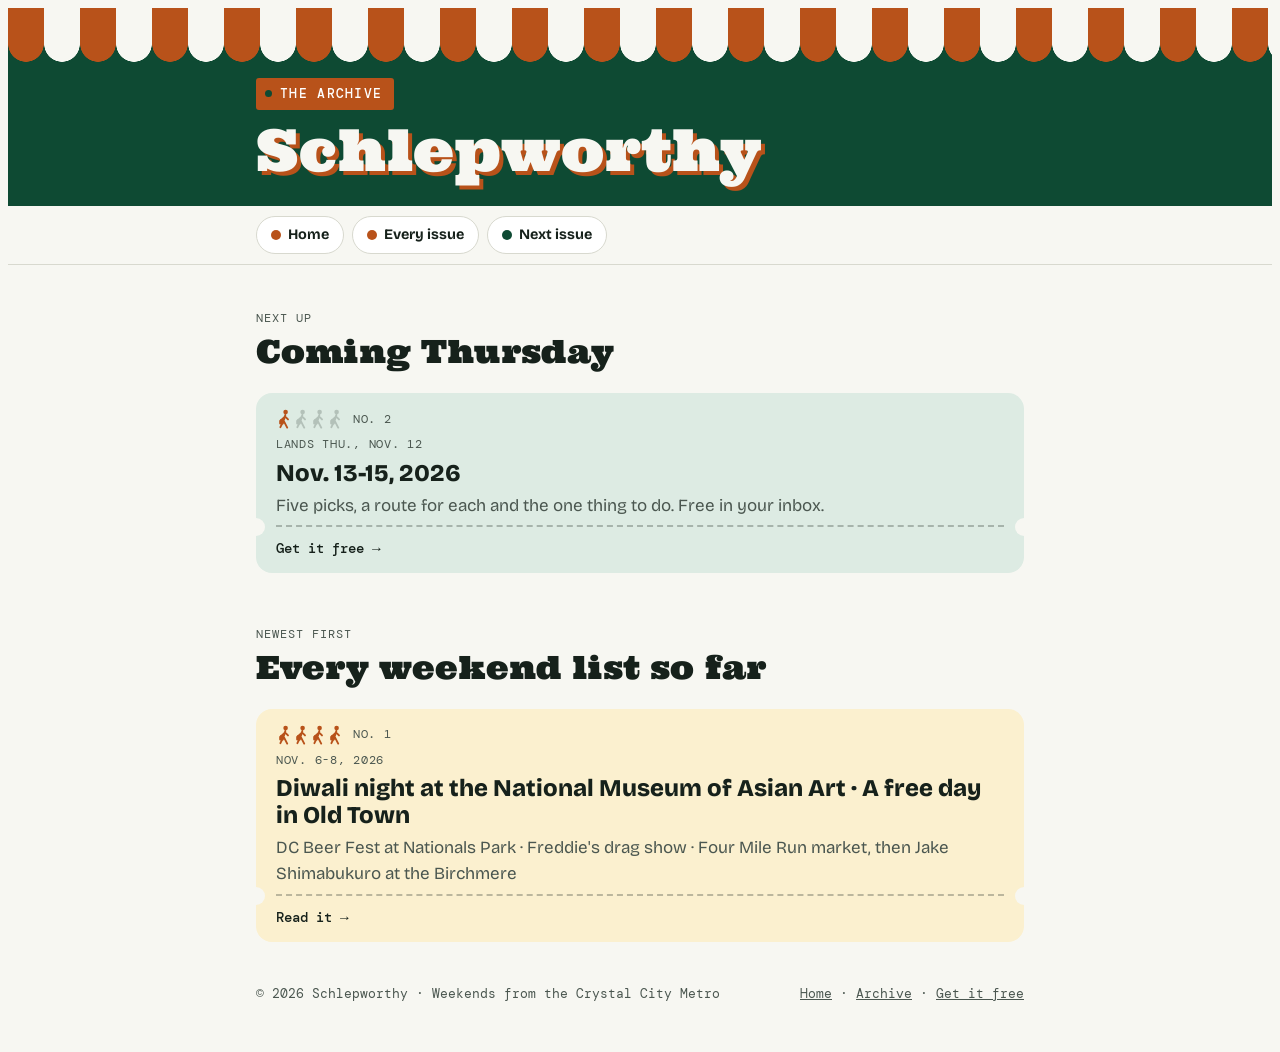
==== commit 7642bc97: "Rebuild home and archive in the issue 2 format Sticky section nav, the one-thing box, schlep-meter t" ====
--- a/archive/index.html
+++ b/archive/index.html
@@ -25,21 +25,38 @@
 <link rel="stylesheet" href="/assets/site.css">
 </head>
 <body>
-<header class="cover">
+<svg width="0" height="0" style="position:absolute" aria-hidden="true" focusable="false"><symbol id="sch" viewBox="0 0 16 20"><circle cx="9.6" cy="3" r="2.3" fill="currentColor"/><path d="M9.4 5.8 L7.6 11.6 M7.6 11.6 L11.2 18.6 M7.6 11.6 L4.4 18.2 M9 7.4 L12 10.4 M9 7.4 L5.8 10.6" fill="none" stroke="currentColor" stroke-width="1.9" stroke-linecap="round" stroke-linejoin="round"/><path d="M4.2 11.2 Q5.6 9.6 7 11.2" fill="none" stroke="currentColor" stroke-width="1.1"/><rect x="3.2" y="11" width="4.6" height="4.4" rx="0.8" fill="currentColor"/></symbol></svg><header class="cover">
   <div class="sw-awning" aria-hidden="true"></div>
   <div class="wrap site-cover site-cover--small">
     <p class="eyebrow"><span class="sign"><b>The archive</b></span></p>
     <a href="/" style="text-decoration:none"><p class="sw-masthead"><span>Schlep</span><span>worthy</span></p></a>
   </div>
 </header>
+<nav class="toc" aria-label="Sections"><div class="wrap"><ul class="toc__list"><li><a href="/"><span class="dot" style="--c: var(--tomato)"></span>Home</a></li><li><a href="#all"><span class="dot" style="--c: var(--orange)"></span>Every issue</a></li><li><a href="#next"><span class="dot" style="--c: var(--green)"></span>Next issue</a></li></ul></div></nav>
 <main>
-  <section class="wrap section" aria-labelledby="all">
-    <div class="section-head"><p class="label">Newest first</p><h1 class="section-title" id="all">Every weekend list so far</h1></div>
-    <ul class="issue-list">
-      <li><a href="https://schlepworthy.beehiiv.com/p/schlepworthy-no-1-nov-6-8"><b>No. 1</b><span>Nov. 6-8, 2026 &middot; Diwali night at the National Museum of Asian Art &middot; A free day in Old Town &middot; DC Beer Fest at Nationals Park</span></a></li>
-    </ul>
-    <p class="next-note">No. 2 lands Thursday morning, Nov. 12, for Nov. 13-15.</p>
-    <p style="margin-top:18px"><a class="btn btn--ink js-sub" href="https://schlepworthy.beehiiv.com/?utm_source=website&amp;utm_medium=owned&amp;utm_campaign=archive" target="_blank" rel="noopener">Get it free every Thursday</a></p>
+  <section class="wrap section" id="next" aria-labelledby="next-title">
+    <div class="section-head"><p class="label">Next up</p><h2 class="section-title" id="next-title">Coming Thursday</h2></div>
+    <div class="glance">
+      <a href="https://schlepworthy.beehiiv.com/?utm_source=website&amp;utm_medium=owned&amp;utm_campaign=archive-next" class="ticket js-sub" target="_blank" rel="noopener" style="--t: var(--tint-green)">
+        <span class="energy"><span class="schleppers" data-level="0" aria-hidden="true"><svg viewBox="0 0 16 20"><use href="#sch"/></svg><svg viewBox="0 0 16 20"><use href="#sch"/></svg><svg viewBox="0 0 16 20"><use href="#sch"/></svg><svg viewBox="0 0 16 20"><use href="#sch"/></svg></span>No. 2</span>
+        <span class="ticket__when">Lands Thu., Nov. 12</span>
+        <span class="ticket__title">Nov. 13-15, 2026</span>
+        <span class="ticket__note">Five picks, a route for each and the one thing to do. Free in your inbox.</span>
+        <span class="ticket__stub">Get it free &rarr;</span>
+      </a>
+    </div>
+  </section>
+  <section class="wrap section" id="all" aria-labelledby="all-title">
+    <div class="section-head"><p class="label">Newest first</p><h1 class="section-title" id="all-title">Every weekend list so far</h1></div>
+    <div class="glance">
+      <a href="https://schlepworthy.beehiiv.com/p/schlepworthy-no-1-nov-6-8" class="ticket" style="--t: var(--tint-gold)">
+        <span class="energy"><span class="schleppers" data-level="3" aria-hidden="true"><svg viewBox="0 0 16 20"><use href="#sch"/></svg><svg viewBox="0 0 16 20"><use href="#sch"/></svg><svg viewBox="0 0 16 20"><use href="#sch"/></svg><svg viewBox="0 0 16 20"><use href="#sch"/></svg></span>No. 1</span>
+        <span class="ticket__when">Nov. 6-8, 2026</span>
+        <span class="ticket__title">Diwali night at the National Museum of Asian Art &middot; A free day in Old Town</span>
+        <span class="ticket__note">DC Beer Fest at Nationals Park &middot; Freddie's drag show &middot; Four Mile Run market, then Jake Shimabukuro at the Birchmere</span>
+        <span class="ticket__stub">Read it &rarr;</span>
+      </a>
+    </div>
   </section>
 </main>
 <footer class="wrap site-foot">
--- a/assets/site.css
+++ b/assets/site.css
@@ -1145,3 +1145,6 @@
 .site-foot { display: flex; flex-wrap: wrap; gap: 10px 18px; justify-content: space-between; padding-block: 34px 40px; font-family: var(--font-mono); font-size: 0.8rem; color: var(--ink-soft); }
 .site-foot a { color: inherit; }
 .lost { display: grid; gap: 14px; padding-block: 40px 20px; }
+a.ticket { text-decoration: none; }
+.onething__title a { text-decoration: none; }
+.cover__title .btn { margin-top: 4px; }
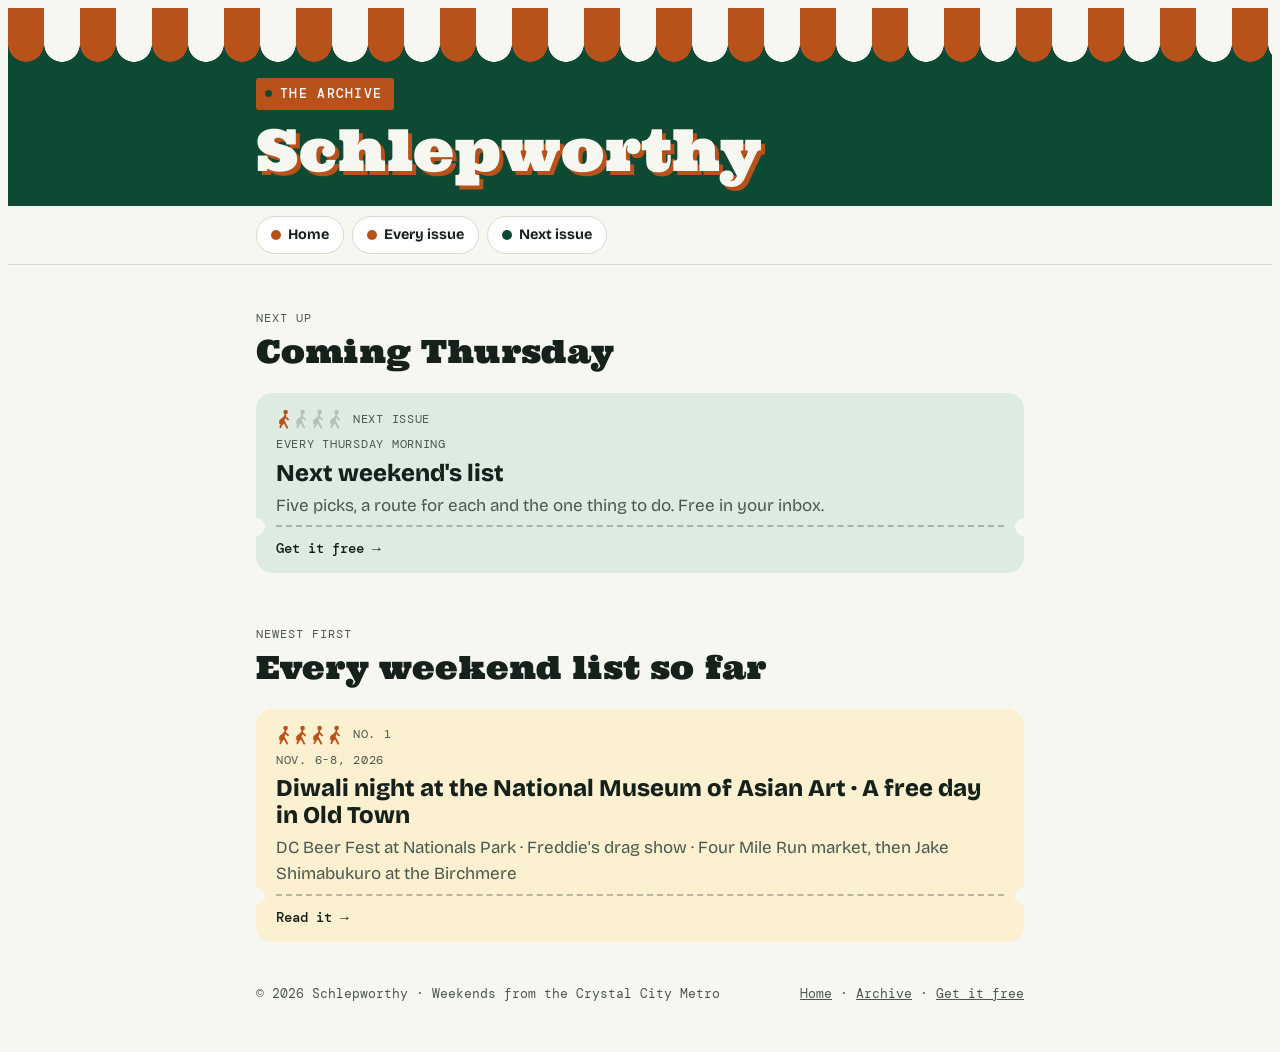
==== commit 310c2ae3: "Make the next-issue lines date-free so they never go stale" ====
--- a/archive/index.html
+++ b/archive/index.html
@@ -38,9 +38,9 @@
     <div class="section-head"><p class="label">Next up</p><h2 class="section-title" id="next-title">Coming Thursday</h2></div>
     <div class="glance">
       <a href="https://schlepworthy.beehiiv.com/?utm_source=website&amp;utm_medium=owned&amp;utm_campaign=archive-next" class="ticket js-sub" target="_blank" rel="noopener" style="--t: var(--tint-green)">
-        <span class="energy"><span class="schleppers" data-level="0" aria-hidden="true"><svg viewBox="0 0 16 20"><use href="#sch"/></svg><svg viewBox="0 0 16 20"><use href="#sch"/></svg><svg viewBox="0 0 16 20"><use href="#sch"/></svg><svg viewBox="0 0 16 20"><use href="#sch"/></svg></span>No. 2</span>
-        <span class="ticket__when">Lands Thu., Nov. 12</span>
-        <span class="ticket__title">Nov. 13-15, 2026</span>
+        <span class="energy"><span class="schleppers" data-level="0" aria-hidden="true"><svg viewBox="0 0 16 20"><use href="#sch"/></svg><svg viewBox="0 0 16 20"><use href="#sch"/></svg><svg viewBox="0 0 16 20"><use href="#sch"/></svg><svg viewBox="0 0 16 20"><use href="#sch"/></svg></span>Next issue</span>
+        <span class="ticket__when">Every Thursday morning</span>
+        <span class="ticket__title">Next weekend's list</span>
         <span class="ticket__note">Five picks, a route for each and the one thing to do. Free in your inbox.</span>
         <span class="ticket__stub">Get it free &rarr;</span>
       </a>
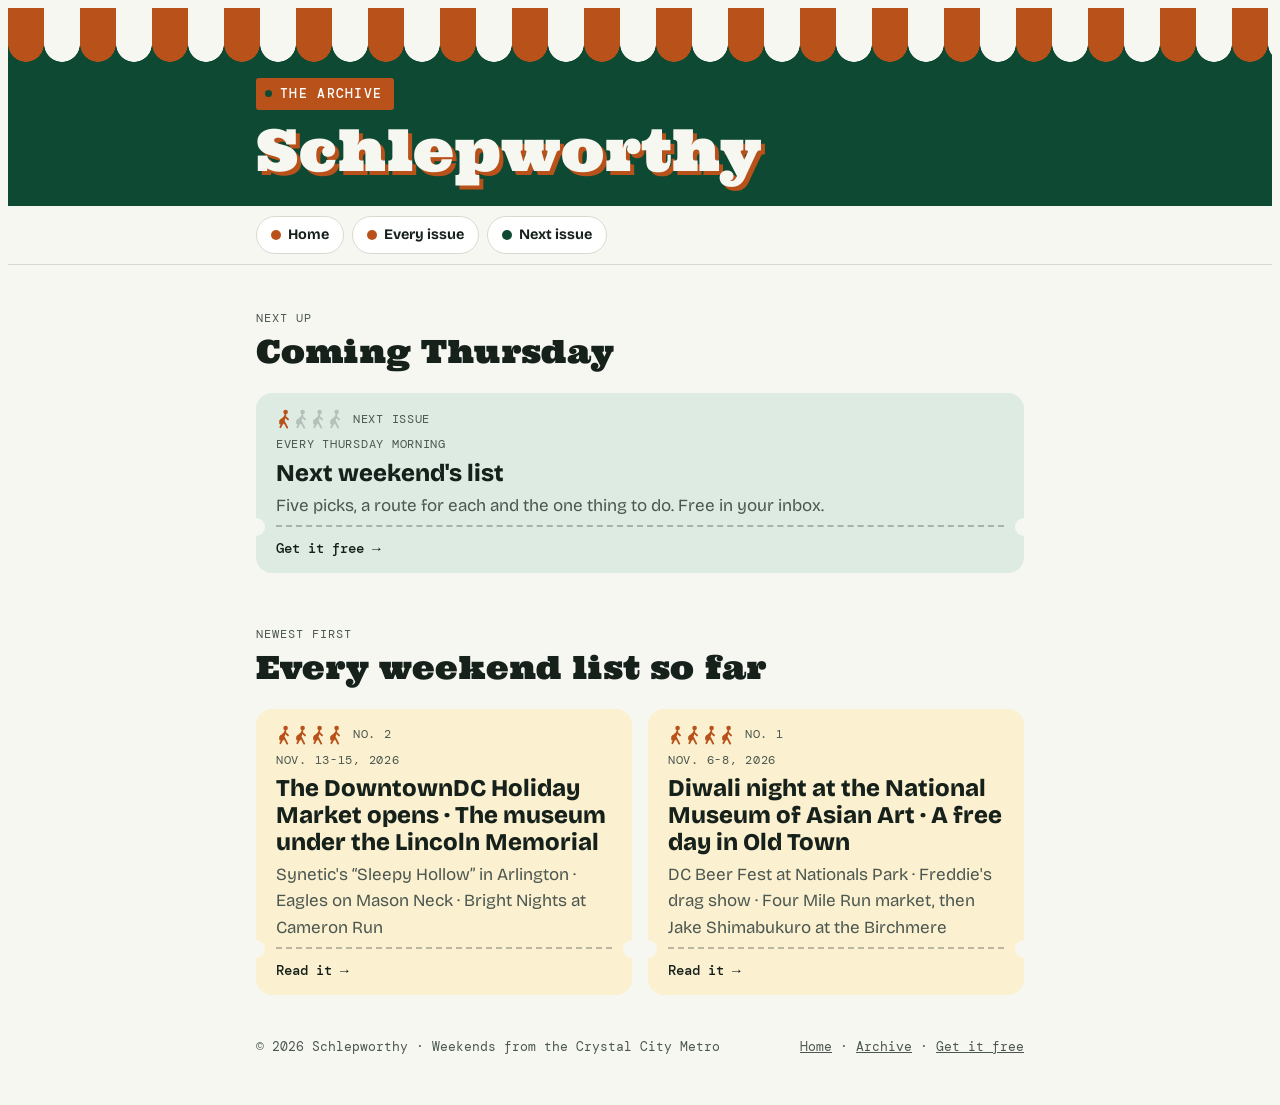
==== commit 63c23882: "Add issue 2 at /no-2/ and make it the latest issue on home and archive The issue page for Nov. 13-15" ====
--- a/archive/index.html
+++ b/archive/index.html
@@ -21,7 +21,7 @@
 <link rel="apple-touch-icon" href="/apple-touch-icon.png">
 <link rel="preconnect" href="https://fonts.googleapis.com">
 <link rel="preconnect" href="https://fonts.gstatic.com" crossorigin>
-<link rel="stylesheet" href="https://fonts.googleapis.com/css2?family=Ultra&amp;family=Bricolage+Grotesque:opsz,wght@12..96,300..800&amp;family=DM+Mono:wght@400;500&amp;display=swap">
+<link rel="stylesheet" href="https://fonts.googleapis.com/css2?family=Ultra&amp;family=Bricolage+Grotesque:opsz,wght@12..96,300..800&amp;family=DM+Mono:ital,wght@0,400;0,500;1,400&amp;display=swap">
 <link rel="stylesheet" href="/assets/site.css">
 </head>
 <body>
@@ -49,7 +49,14 @@
   <section class="wrap section" id="all" aria-labelledby="all-title">
     <div class="section-head"><p class="label">Newest first</p><h1 class="section-title" id="all-title">Every weekend list so far</h1></div>
     <div class="glance">
-      <a href="https://schlepworthy.beehiiv.com/p/schlepworthy-no-1-nov-6-8" class="ticket" style="--t: var(--tint-gold)">
+      <a href="/no-2/" class="ticket" style="--t: var(--tint-gold)">
+        <span class="energy"><span class="schleppers" data-level="3" aria-hidden="true"><svg viewBox="0 0 16 20"><use href="#sch"/></svg><svg viewBox="0 0 16 20"><use href="#sch"/></svg><svg viewBox="0 0 16 20"><use href="#sch"/></svg><svg viewBox="0 0 16 20"><use href="#sch"/></svg></span>No. 2</span>
+        <span class="ticket__when">Nov. 13-15, 2026</span>
+        <span class="ticket__title">The DowntownDC Holiday Market opens &middot; The museum under the Lincoln Memorial</span>
+        <span class="ticket__note">Synetic's &ldquo;Sleepy Hollow&rdquo; in Arlington &middot; Eagles on Mason Neck &middot; Bright Nights at Cameron Run</span>
+        <span class="ticket__stub">Read it &rarr;</span>
+      </a>
+      <a href="/no-1/" class="ticket" style="--t: var(--tint-gold)">
         <span class="energy"><span class="schleppers" data-level="3" aria-hidden="true"><svg viewBox="0 0 16 20"><use href="#sch"/></svg><svg viewBox="0 0 16 20"><use href="#sch"/></svg><svg viewBox="0 0 16 20"><use href="#sch"/></svg><svg viewBox="0 0 16 20"><use href="#sch"/></svg></span>No. 1</span>
         <span class="ticket__when">Nov. 6-8, 2026</span>
         <span class="ticket__title">Diwali night at the National Museum of Asian Art &middot; A free day in Old Town</span>
@@ -80,5 +87,6 @@
   } catch (e) {}
 })();
 </script>
+<!-- Cloudflare Web Analytics --><script type='module' src='https://static.cloudflareinsights.com/beacon.min.js' data-cf-beacon='{"token": "46319fa027744f819bc672059df6565f"}'></script><!-- End Cloudflare Web Analytics -->
 </body>
 </html>
--- a/assets/site.css
+++ b/assets/site.css
@@ -916,7 +916,8 @@
 .sw-def div { display: grid; gap: 1px; }
 .sw-def dt { font-size: 1rem; }
 .sw-def dt b { font-weight: 800; }
-.sw-def dt i, .sw-def dd i { color: var(--ink-soft); }
+/* Bricolage has no italic, so the browser slanted it. The dictionary card's italics are real DM Mono Italic. */
+.sw-def dt i, .sw-def dd i { font-family: var(--font-mono); font-style: italic; font-weight: 400; font-size: 0.88em; color: var(--ink-soft); }
 .sw-def__say { font-family: var(--font-mono); font-size: 0.85rem; color: var(--ink-soft); }
 .sw-def dd { margin: 0; font-size: 0.95rem; line-height: 1.4; }
 .sw-tagline { margin-top: 14px; font-size: var(--step-1); line-height: 1.4; max-width: 32ch; }
@@ -992,7 +993,7 @@
 }
 .crowd:hover { border-color: var(--ink); }
 .crowd[aria-pressed="true"] { background: var(--tomato); border-color: var(--tomato); color: var(--on-tomato); }
-.crowd__n { font-family: var(--font-mono); font-size: 0.75rem; opacity: 0.75; }
+.crowd__n { font-family: var(--font-mono); font-weight: 500; font-size: 0.75rem; opacity: 0.75; } /* DM Mono stops at 500: never inherit the button's bold */
 .crowd-note { font-size: 0.9rem; color: var(--ink-soft); }
 
 /* Rubber-stamp verdict */
@@ -1041,6 +1042,21 @@
   text-transform: uppercase;
 }
 .polaroid figcaption { margin-top: 12px; font-family: var(--font-display); font-size: 1rem; color: #16211B; text-align: center; }
+.polaroid__photo--img { padding: 0; background: none; }
+.polaroid__photo--img img { display: block; width: 100%; height: 100%; object-fit: cover; }
+.pick-facts { margin-top: 10px; font-family: var(--font-mono); font-size: 0.78rem; line-height: 1.5; letter-spacing: 0.02em; }
+
+/* Section nav: the row runs edge to edge, pills snap into place and fade out at the sides
+   instead of being sliced off flat (Jon, Nov. 9). */
+.toc .wrap { padding-left: 0; padding-right: 0; }
+.toc__list {
+  padding-inline: max(16px, env(safe-area-inset-left, 0px)) max(16px, env(safe-area-inset-right, 0px));
+  scroll-padding-inline: 16px;
+  scroll-snap-type: x proximity;
+  -webkit-mask-image: linear-gradient(90deg, transparent 0, #000 16px, #000 calc(100% - 24px), transparent 100%);
+  mask-image: linear-gradient(90deg, transparent 0, #000 16px, #000 calc(100% - 24px), transparent 100%);
+}
+.toc__list li { flex: none; scroll-snap-align: start; }
 
 /* Blue Plate Special receipt */
 .economy {
@@ -1062,7 +1078,7 @@
 .fare__what small { display: block; color: var(--ink-soft); font-size: 0.85rem; }
 .fare__amt { font-family: var(--font-mono); font-variant-numeric: tabular-nums; text-align: right; white-space: nowrap; }
 .fare__total { display: flex; justify-content: space-between; align-items: baseline; gap: 12px; padding-top: 10px; border-top: 2px solid var(--ink); font-weight: 800; font-size: var(--step-1); }
-.fare__total span:last-child { font-family: var(--font-mono); font-variant-numeric: tabular-nums; font-size: var(--step-2); color: var(--tomato-text); }
+.fare__total span:last-child { font-family: var(--font-mono); font-weight: 500; font-variant-numeric: tabular-nums; font-size: var(--step-2); color: var(--tomato-text); }
 .fare__sum { margin-top: -6px; text-align: right; font-family: var(--font-mono); font-size: 0.8rem; color: var(--ink-soft); font-variant-numeric: tabular-nums; }
 .economy__note { font-size: 0.9rem; color: var(--ink-soft); }
 
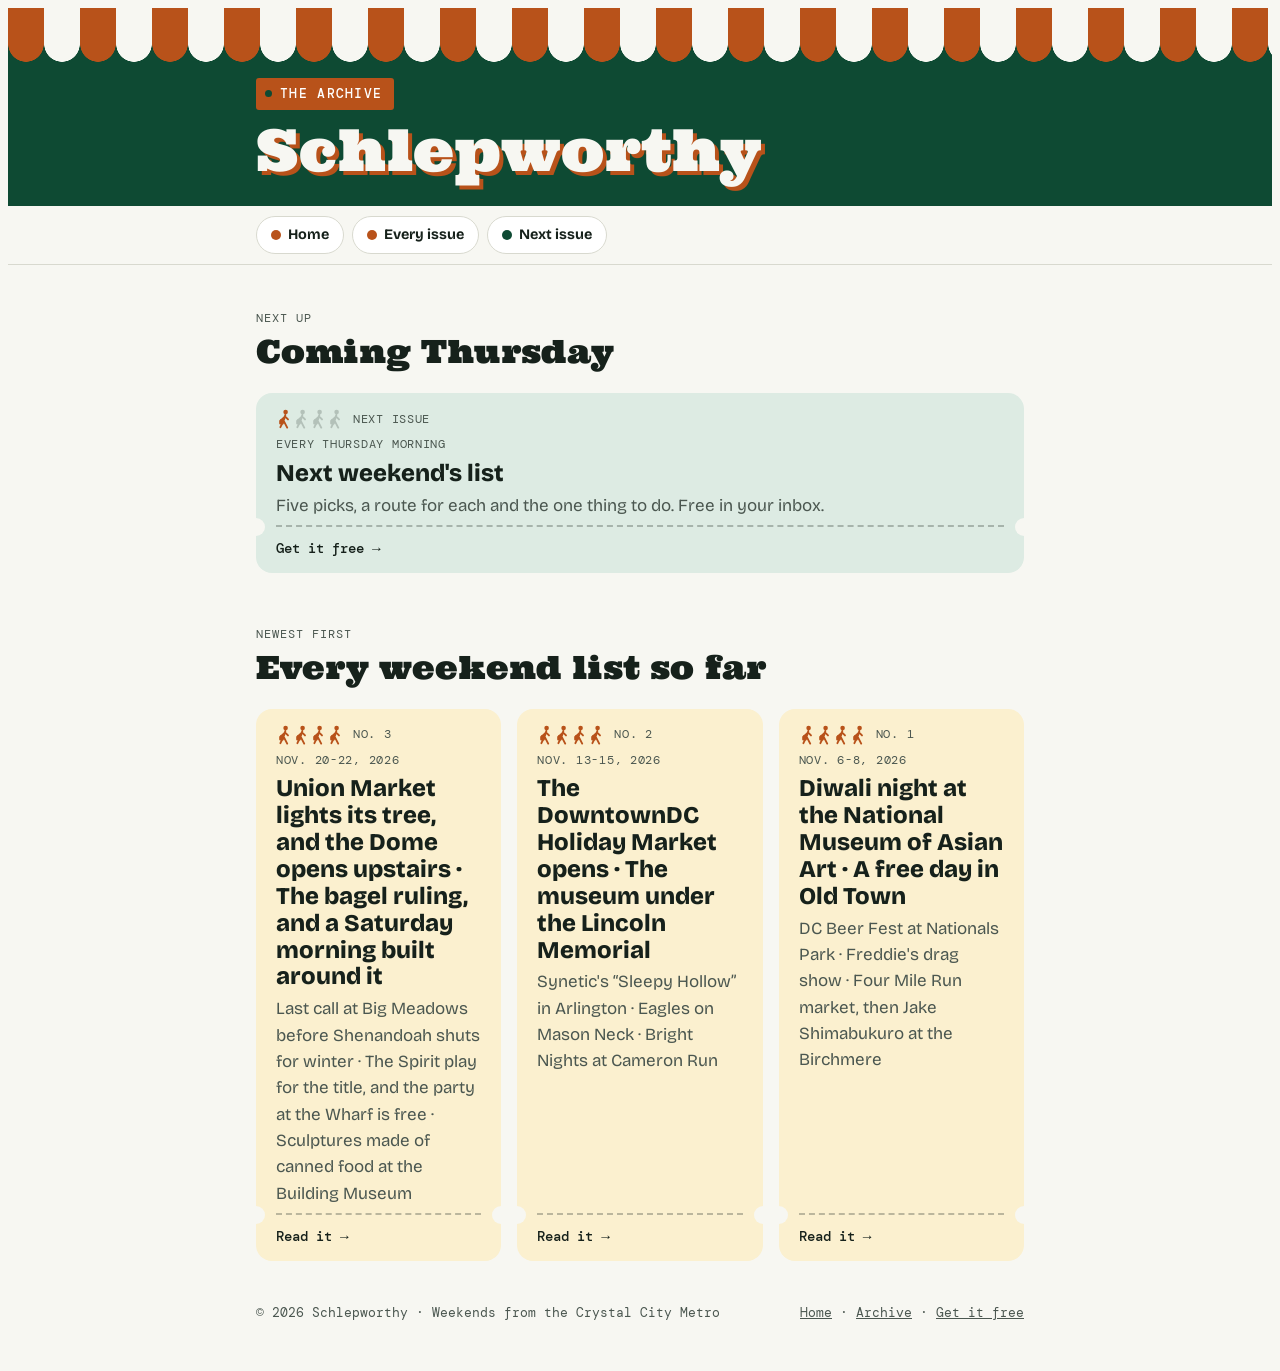
==== commit 2c137503: "Publish No. 3 (Nov. 20-22) and point the home page, archive and sitemap at it Adds /no-3/ (the issue" ====
--- a/archive/index.html
+++ b/archive/index.html
@@ -49,6 +49,13 @@
   <section class="wrap section" id="all" aria-labelledby="all-title">
     <div class="section-head"><p class="label">Newest first</p><h1 class="section-title" id="all-title">Every weekend list so far</h1></div>
     <div class="glance">
+      <a href="/no-3/" class="ticket" style="--t: var(--tint-gold)">
+        <span class="energy"><span class="schleppers" data-level="3" aria-hidden="true"><svg viewBox="0 0 16 20"><use href="#sch"/></svg><svg viewBox="0 0 16 20"><use href="#sch"/></svg><svg viewBox="0 0 16 20"><use href="#sch"/></svg><svg viewBox="0 0 16 20"><use href="#sch"/></svg></span>No. 3</span>
+        <span class="ticket__when">Nov. 20-22, 2026</span>
+        <span class="ticket__title">Union Market lights its tree, and the Dome opens upstairs &middot; The bagel ruling, and a Saturday morning built around it</span>
+        <span class="ticket__note">Last call at Big Meadows before Shenandoah shuts for winter &middot; The Spirit play for the title, and the party at the Wharf is free &middot; Sculptures made of canned food at the Building Museum</span>
+        <span class="ticket__stub">Read it &rarr;</span>
+      </a>
       <a href="/no-2/" class="ticket" style="--t: var(--tint-gold)">
         <span class="energy"><span class="schleppers" data-level="3" aria-hidden="true"><svg viewBox="0 0 16 20"><use href="#sch"/></svg><svg viewBox="0 0 16 20"><use href="#sch"/></svg><svg viewBox="0 0 16 20"><use href="#sch"/></svg><svg viewBox="0 0 16 20"><use href="#sch"/></svg></span>No. 2</span>
         <span class="ticket__when">Nov. 13-15, 2026</span>
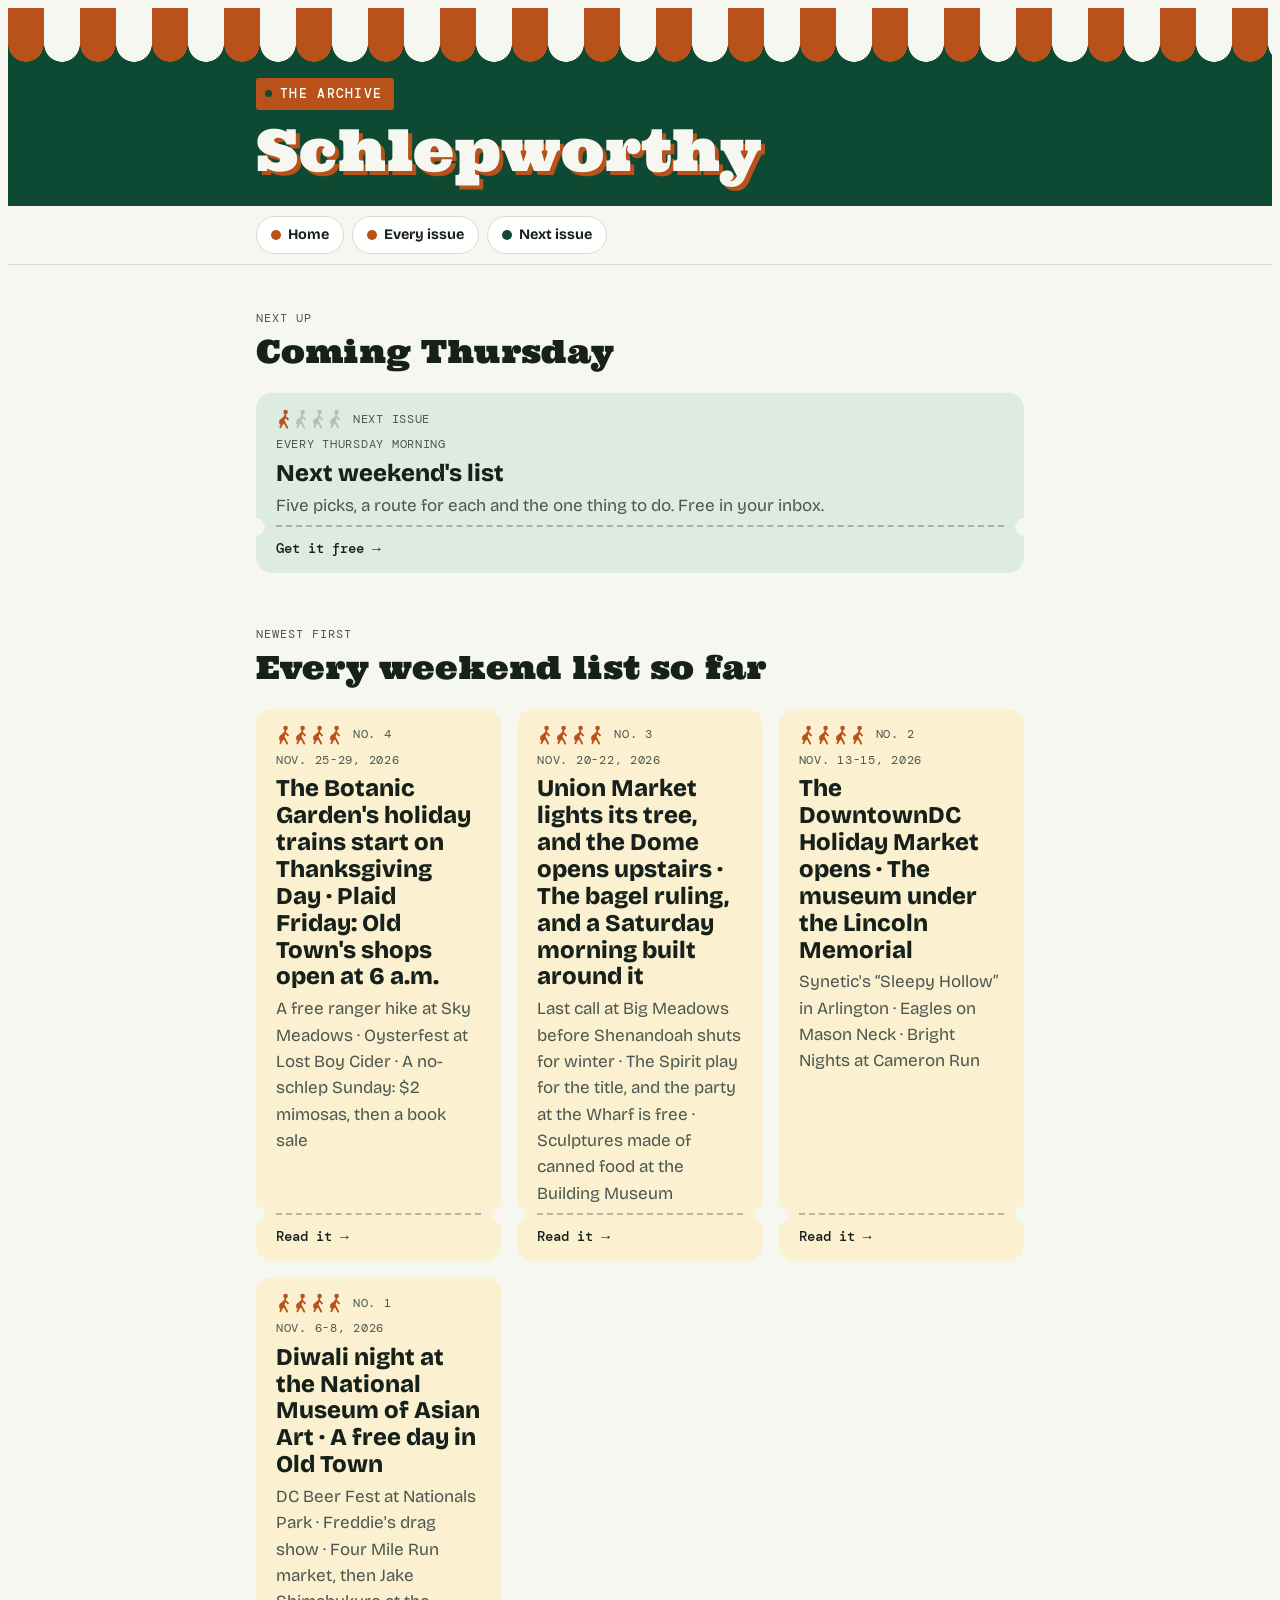
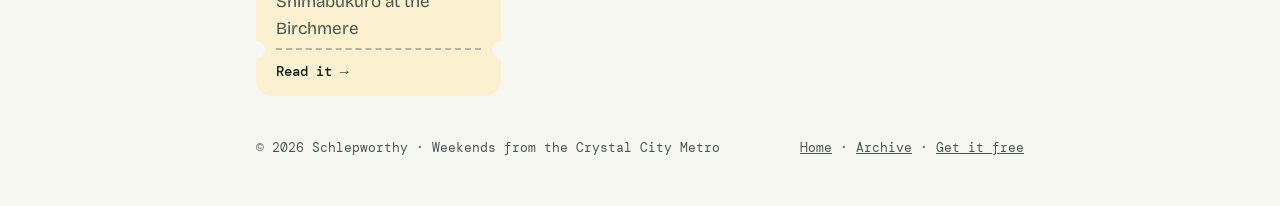
==== commit 2379a8f6: "Add No. 4 (Nov. 25-29): issue page, home card, archive and sitemap Co-Authored-By: Claude Fable 5.2 " ====
--- a/archive/index.html
+++ b/archive/index.html
@@ -49,6 +49,13 @@
   <section class="wrap section" id="all" aria-labelledby="all-title">
     <div class="section-head"><p class="label">Newest first</p><h1 class="section-title" id="all-title">Every weekend list so far</h1></div>
     <div class="glance">
+      <a href="/no-4/" class="ticket" style="--t: var(--tint-gold)">
+        <span class="energy"><span class="schleppers" data-level="3" aria-hidden="true"><svg viewBox="0 0 16 20"><use href="#sch"/></svg><svg viewBox="0 0 16 20"><use href="#sch"/></svg><svg viewBox="0 0 16 20"><use href="#sch"/></svg><svg viewBox="0 0 16 20"><use href="#sch"/></svg></span>No. 4</span>
+        <span class="ticket__when">Nov. 25-29, 2026</span>
+        <span class="ticket__title">The Botanic Garden's holiday trains start on Thanksgiving Day &middot; Plaid Friday: Old Town's shops open at 6 a.m.</span>
+        <span class="ticket__note">A free ranger hike at Sky Meadows &middot; Oysterfest at Lost Boy Cider &middot; A no-schlep Sunday: $2 mimosas, then a book sale</span>
+        <span class="ticket__stub">Read it &rarr;</span>
+      </a>
       <a href="/no-3/" class="ticket" style="--t: var(--tint-gold)">
         <span class="energy"><span class="schleppers" data-level="3" aria-hidden="true"><svg viewBox="0 0 16 20"><use href="#sch"/></svg><svg viewBox="0 0 16 20"><use href="#sch"/></svg><svg viewBox="0 0 16 20"><use href="#sch"/></svg><svg viewBox="0 0 16 20"><use href="#sch"/></svg></span>No. 3</span>
         <span class="ticket__when">Nov. 20-22, 2026</span>
